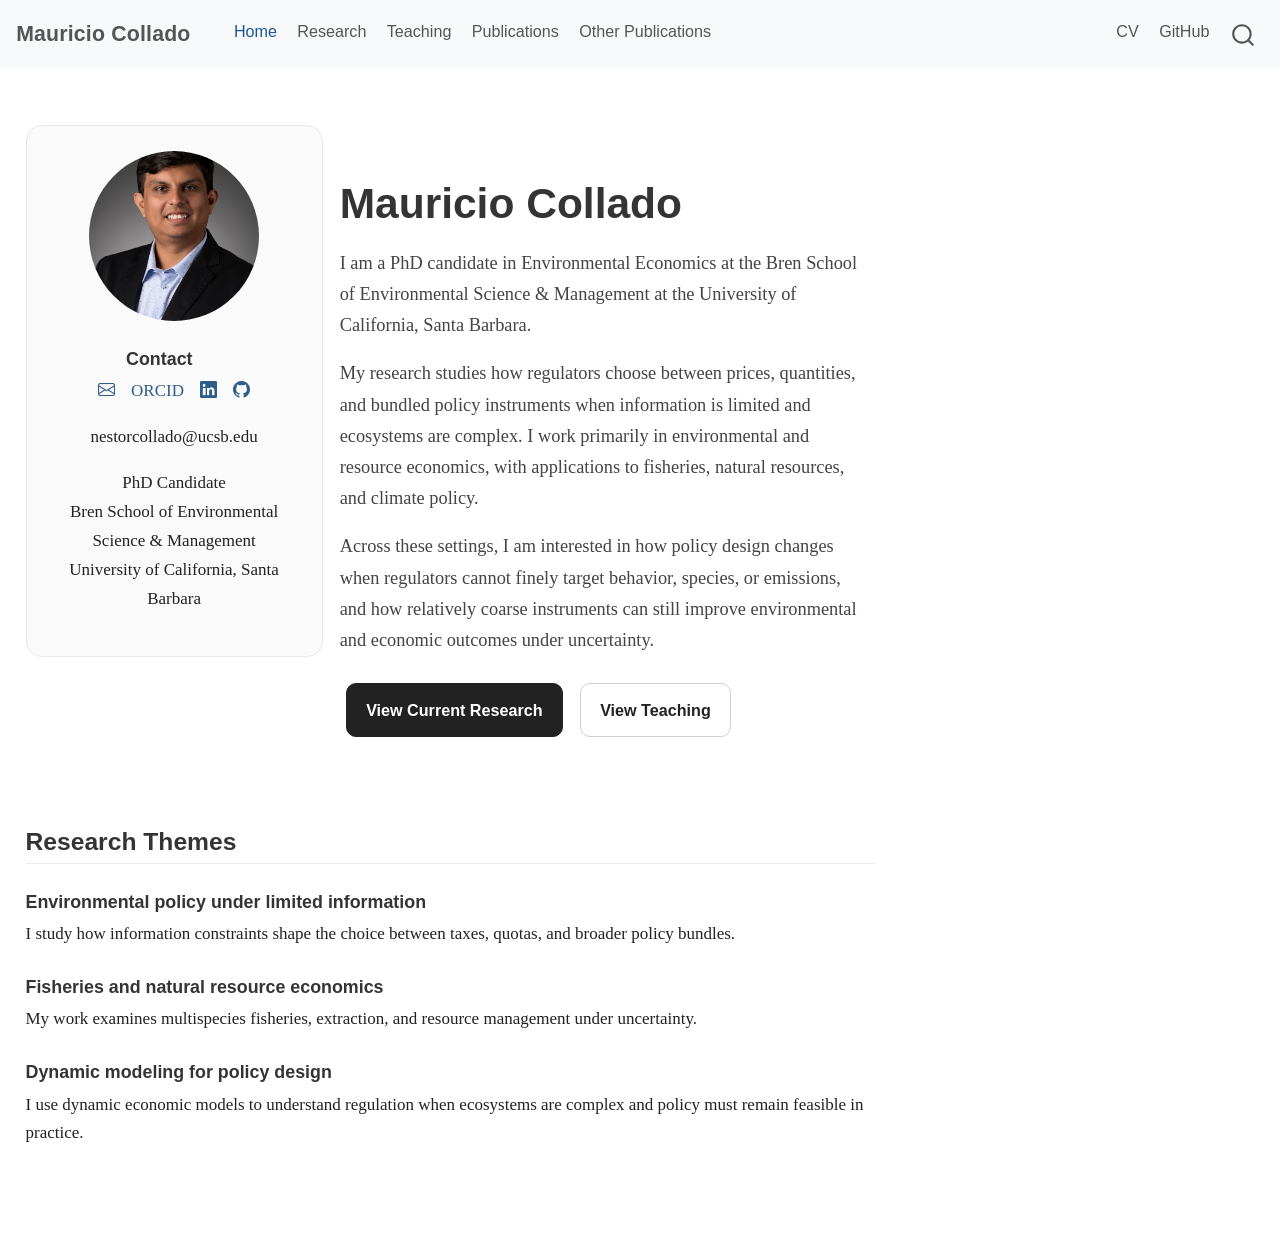
==== docs/index.html @ 57a1180e "1sr commit" ====
<!DOCTYPE html>
<html xmlns="http://www.w3.org/1999/xhtml" lang="en" xml:lang="en"><head>

<meta charset="utf-8">
<meta name="generator" content="quarto-1.3.353">

<meta name="viewport" content="width=device-width, initial-scale=1.0, user-scalable=yes">


<title>Mauricio Collado -</title>
<style>
code{white-space: pre-wrap;}
span.smallcaps{font-variant: small-caps;}
div.columns{display: flex; gap: min(4vw, 1.5em);}
div.column{flex: auto; overflow-x: auto;}
div.hanging-indent{margin-left: 1.5em; text-indent: -1.5em;}
ul.task-list{list-style: none;}
ul.task-list li input[type="checkbox"] {
  width: 0.8em;
  margin: 0 0.8em 0.2em -1em; /* quarto-specific, see https://github.com/quarto-dev/quarto-cli/issues/4556 */ 
  vertical-align: middle;
}
</style>


<script src="site_libs/quarto-nav/quarto-nav.js"></script>
<script src="site_libs/quarto-nav/headroom.min.js"></script>
<script src="site_libs/clipboard/clipboard.min.js"></script>
<script src="site_libs/quarto-search/autocomplete.umd.js"></script>
<script src="site_libs/quarto-search/fuse.min.js"></script>
<script src="site_libs/quarto-search/quarto-search.js"></script>
<meta name="quarto:offset" content="./">
<script src="site_libs/quarto-html/quarto.js"></script>
<script src="site_libs/quarto-html/popper.min.js"></script>
<script src="site_libs/quarto-html/tippy.umd.min.js"></script>
<script src="site_libs/quarto-html/anchor.min.js"></script>
<link href="site_libs/quarto-html/tippy.css" rel="stylesheet">
<link href="site_libs/quarto-html/quarto-syntax-highlighting.css" rel="stylesheet" id="quarto-text-highlighting-styles">
<script src="site_libs/bootstrap/bootstrap.min.js"></script>
<link href="site_libs/bootstrap/bootstrap-icons.css" rel="stylesheet">
<link href="site_libs/bootstrap/bootstrap.min.css" rel="stylesheet" id="quarto-bootstrap" data-mode="light">
<script id="quarto-search-options" type="application/json">{
  "location": "navbar",
  "copy-button": false,
  "collapse-after": 3,
  "panel-placement": "end",
  "type": "overlay",
  "limit": 20,
  "language": {
    "search-no-results-text": "No results",
    "search-matching-documents-text": "matching documents",
    "search-copy-link-title": "Copy link to search",
    "search-hide-matches-text": "Hide additional matches",
    "search-more-match-text": "more match in this document",
    "search-more-matches-text": "more matches in this document",
    "search-clear-button-title": "Clear",
    "search-detached-cancel-button-title": "Cancel",
    "search-submit-button-title": "Submit"
  }
}</script>
<link rel="stylesheet" href="https://cdn.jsdelivr.net/npm/bootstrap-icons@1.11.3/font/bootstrap-icons.min.css">


<link rel="stylesheet" href="styles.css">
</head>

<body class="nav-fixed">

<div id="quarto-search-results"></div>
  <header id="quarto-header" class="headroom fixed-top">
    <nav class="navbar navbar-expand-lg navbar-dark ">
      <div class="navbar-container container-fluid">
      <div class="navbar-brand-container">
    <a class="navbar-brand" href="./index.html">
    <span class="navbar-title">Mauricio Collado</span>
    </a>
  </div>
            <div id="quarto-search" class="" title="Search"></div>
          <button class="navbar-toggler" type="button" data-bs-toggle="collapse" data-bs-target="#navbarCollapse" aria-controls="navbarCollapse" aria-expanded="false" aria-label="Toggle navigation" onclick="if (window.quartoToggleHeadroom) { window.quartoToggleHeadroom(); }">
  <span class="navbar-toggler-icon"></span>
</button>
          <div class="collapse navbar-collapse" id="navbarCollapse">
            <ul class="navbar-nav navbar-nav-scroll me-auto">
  <li class="nav-item">
    <a class="nav-link active" href="./index.html" rel="" target="" aria-current="page">
 <span class="menu-text">Home</span></a>
  </li>  
  <li class="nav-item">
    <a class="nav-link" href="./research.html" rel="" target="">
 <span class="menu-text">Research</span></a>
  </li>  
  <li class="nav-item">
    <a class="nav-link" href="./teaching.html" rel="" target="">
 <span class="menu-text">Teaching</span></a>
  </li>  
  <li class="nav-item">
    <a class="nav-link" href="./publications.html" rel="" target="">
 <span class="menu-text">Publications</span></a>
  </li>  
  <li class="nav-item">
    <a class="nav-link" href="./otherpublications.html" rel="" target="">
 <span class="menu-text">Other Publications</span></a>
  </li>  
</ul>
            <ul class="navbar-nav navbar-nav-scroll ms-auto">
  <li class="nav-item">
    <a class="nav-link" href="./files/CV_Mauricio_Collado.pdf" rel="" target="">
 <span class="menu-text">CV</span></a>
  </li>  
  <li class="nav-item">
    <a class="nav-link" href="https://github.com/MauricioCollado" rel="" target="">
 <span class="menu-text">GitHub</span></a>
  </li>  
</ul>
            <div class="quarto-navbar-tools">
</div>
          </div> <!-- /navcollapse -->
      </div> <!-- /container-fluid -->
    </nav>
</header>
<!-- content -->
<div id="quarto-content" class="quarto-container page-columns page-rows-contents page-layout-full page-navbar">
<!-- sidebar -->
<!-- margin-sidebar -->
    
<!-- main -->
<main class="content column-page" id="quarto-document-content">



<div class="columns v-center">
<div class="column" style="width:35%;">
<div class="profile-card">
<p><img src="images/mauricio.jpg" class="profile-photo img-fluid"></p>
<section id="contact" class="level3">
<h3 class="anchored" data-anchor-id="contact">Contact</h3>
<p><a href="mailto:nestorcollado@ucsb.edu" aria-label="Email" title="Email"><i class="bi bi-envelope"></i></a> <a href="https://orcid.org/0000-0002-2107-029X" target="_blank" aria-label="ORCID" title="ORCID">ORCID</a> <a href="https://www.linkedin.com/in/nestor-c-971956101" target="_blank" aria-label="LinkedIn" title="LinkedIn"><i class="bi bi-linkedin"></i></a> <a href="https://github.com/MauricioCollado" target="_blank" aria-label="GitHub" title="GitHub"><i class="bi bi-github"></i></a></p>
<p>nestorcollado@ucsb.edu</p>
<p>PhD Candidate<br>
Bren School of Environmental Science &amp; Management<br>
University of California, Santa Barbara</p>
</section>
</div>
</div><div class="column" style="width:65%;">
<section id="mauricio-collado" class="level1 hero-left">
<h1>Mauricio Collado</h1>
<p>I am a PhD candidate in Environmental Economics at the Bren School of Environmental Science &amp; Management at the University of California, Santa Barbara.</p>
<p>My research studies how regulators choose between prices, quantities, and bundled policy instruments when information is limited and ecosystems are complex. I work primarily in environmental and resource economics, with applications to fisheries, natural resources, and climate policy.</p>
<p>Across these settings, I am interested in how policy design changes when regulators cannot finely target behavior, species, or emissions, and how relatively coarse instruments can still improve environmental and economic outcomes under uncertainty.</p>
<p><a href="./research.html" class="btn-main">View Current Research</a> <a href="./teaching.html" class="btn-secondary">View Teaching</a></p>
</section>
</div>
</div>
<section id="research-themes" class="level2">
<h2 class="anchored" data-anchor-id="research-themes">Research Themes</h2>
<section id="environmental-policy-under-limited-information" class="level3">
<h3 class="anchored" data-anchor-id="environmental-policy-under-limited-information">Environmental policy under limited information</h3>
<p>I study how information constraints shape the choice between taxes, quotas, and broader policy bundles.</p>
</section>
<section id="fisheries-and-natural-resource-economics" class="level3">
<h3 class="anchored" data-anchor-id="fisheries-and-natural-resource-economics">Fisheries and natural resource economics</h3>
<p>My work examines multispecies fisheries, extraction, and resource management under uncertainty.</p>
</section>
<section id="dynamic-modeling-for-policy-design" class="level3">
<h3 class="anchored" data-anchor-id="dynamic-modeling-for-policy-design">Dynamic modeling for policy design</h3>
<p>I use dynamic economic models to understand regulation when ecosystems are complex and policy must remain feasible in practice.</p>


</section>
</section>

</main> <!-- /main -->
<script id="quarto-html-after-body" type="application/javascript">
window.document.addEventListener("DOMContentLoaded", function (event) {
  const toggleBodyColorMode = (bsSheetEl) => {
    const mode = bsSheetEl.getAttribute("data-mode");
    const bodyEl = window.document.querySelector("body");
    if (mode === "dark") {
      bodyEl.classList.add("quarto-dark");
      bodyEl.classList.remove("quarto-light");
    } else {
      bodyEl.classList.add("quarto-light");
      bodyEl.classList.remove("quarto-dark");
    }
  }
  const toggleBodyColorPrimary = () => {
    const bsSheetEl = window.document.querySelector("link#quarto-bootstrap");
    if (bsSheetEl) {
      toggleBodyColorMode(bsSheetEl);
    }
  }
  toggleBodyColorPrimary();  
  const icon = "";
  const anchorJS = new window.AnchorJS();
  anchorJS.options = {
    placement: 'right',
    icon: icon
  };
  anchorJS.add('.anchored');
  const isCodeAnnotation = (el) => {
    for (const clz of el.classList) {
      if (clz.startsWith('code-annotation-')) {                     
        return true;
      }
    }
    return false;
  }
  const clipboard = new window.ClipboardJS('.code-copy-button', {
    text: function(trigger) {
      const codeEl = trigger.previousElementSibling.cloneNode(true);
      for (const childEl of codeEl.children) {
        if (isCodeAnnotation(childEl)) {
          childEl.remove();
        }
      }
      return codeEl.innerText;
    }
  });
  clipboard.on('success', function(e) {
    // button target
    const button = e.trigger;
    // don't keep focus
    button.blur();
    // flash "checked"
    button.classList.add('code-copy-button-checked');
    var currentTitle = button.getAttribute("title");
    button.setAttribute("title", "Copied!");
    let tooltip;
    if (window.bootstrap) {
      button.setAttribute("data-bs-toggle", "tooltip");
      button.setAttribute("data-bs-placement", "left");
      button.setAttribute("data-bs-title", "Copied!");
      tooltip = new bootstrap.Tooltip(button, 
        { trigger: "manual", 
          customClass: "code-copy-button-tooltip",
          offset: [0, -8]});
      tooltip.show();    
    }
    setTimeout(function() {
      if (tooltip) {
        tooltip.hide();
        button.removeAttribute("data-bs-title");
        button.removeAttribute("data-bs-toggle");
        button.removeAttribute("data-bs-placement");
      }
      button.setAttribute("title", currentTitle);
      button.classList.remove('code-copy-button-checked');
    }, 1000);
    // clear code selection
    e.clearSelection();
  });
  function tippyHover(el, contentFn) {
    const config = {
      allowHTML: true,
      content: contentFn,
      maxWidth: 500,
      delay: 100,
      arrow: false,
      appendTo: function(el) {
          return el.parentElement;
      },
      interactive: true,
      interactiveBorder: 10,
      theme: 'quarto',
      placement: 'bottom-start'
    };
    window.tippy(el, config); 
  }
  const noterefs = window.document.querySelectorAll('a[role="doc-noteref"]');
  for (var i=0; i<noterefs.length; i++) {
    const ref = noterefs[i];
    tippyHover(ref, function() {
      // use id or data attribute instead here
      let href = ref.getAttribute('data-footnote-href') || ref.getAttribute('href');
      try { href = new URL(href).hash; } catch {}
      const id = href.replace(/^#\/?/, "");
      const note = window.document.getElementById(id);
      return note.innerHTML;
    });
  }
      let selectedAnnoteEl;
      const selectorForAnnotation = ( cell, annotation) => {
        let cellAttr = 'data-code-cell="' + cell + '"';
        let lineAttr = 'data-code-annotation="' +  annotation + '"';
        const selector = 'span[' + cellAttr + '][' + lineAttr + ']';
        return selector;
      }
      const selectCodeLines = (annoteEl) => {
        const doc = window.document;
        const targetCell = annoteEl.getAttribute("data-target-cell");
        const targetAnnotation = annoteEl.getAttribute("data-target-annotation");
        const annoteSpan = window.document.querySelector(selectorForAnnotation(targetCell, targetAnnotation));
        const lines = annoteSpan.getAttribute("data-code-lines").split(",");
        const lineIds = lines.map((line) => {
          return targetCell + "-" + line;
        })
        let top = null;
        let height = null;
        let parent = null;
        if (lineIds.length > 0) {
            //compute the position of the single el (top and bottom and make a div)
            const el = window.document.getElementById(lineIds[0]);
            top = el.offsetTop;
            height = el.offsetHeight;
            parent = el.parentElement.parentElement;
          if (lineIds.length > 1) {
            const lastEl = window.document.getElementById(lineIds[lineIds.length - 1]);
            const bottom = lastEl.offsetTop + lastEl.offsetHeight;
            height = bottom - top;
          }
          if (top !== null && height !== null && parent !== null) {
            // cook up a div (if necessary) and position it 
            let div = window.document.getElementById("code-annotation-line-highlight");
            if (div === null) {
              div = window.document.createElement("div");
              div.setAttribute("id", "code-annotation-line-highlight");
              div.style.position = 'absolute';
              parent.appendChild(div);
            }
            div.style.top = top - 2 + "px";
            div.style.height = height + 4 + "px";
            let gutterDiv = window.document.getElementById("code-annotation-line-highlight-gutter");
            if (gutterDiv === null) {
              gutterDiv = window.document.createElement("div");
              gutterDiv.setAttribute("id", "code-annotation-line-highlight-gutter");
              gutterDiv.style.position = 'absolute';
              const codeCell = window.document.getElementById(targetCell);
              const gutter = codeCell.querySelector('.code-annotation-gutter');
              gutter.appendChild(gutterDiv);
            }
            gutterDiv.style.top = top - 2 + "px";
            gutterDiv.style.height = height + 4 + "px";
          }
          selectedAnnoteEl = annoteEl;
        }
      };
      const unselectCodeLines = () => {
        const elementsIds = ["code-annotation-line-highlight", "code-annotation-line-highlight-gutter"];
        elementsIds.forEach((elId) => {
          const div = window.document.getElementById(elId);
          if (div) {
            div.remove();
          }
        });
        selectedAnnoteEl = undefined;
      };
      // Attach click handler to the DT
      const annoteDls = window.document.querySelectorAll('dt[data-target-cell]');
      for (const annoteDlNode of annoteDls) {
        annoteDlNode.addEventListener('click', (event) => {
          const clickedEl = event.target;
          if (clickedEl !== selectedAnnoteEl) {
            unselectCodeLines();
            const activeEl = window.document.querySelector('dt[data-target-cell].code-annotation-active');
            if (activeEl) {
              activeEl.classList.remove('code-annotation-active');
            }
            selectCodeLines(clickedEl);
            clickedEl.classList.add('code-annotation-active');
          } else {
            // Unselect the line
            unselectCodeLines();
            clickedEl.classList.remove('code-annotation-active');
          }
        });
      }
  const findCites = (el) => {
    const parentEl = el.parentElement;
    if (parentEl) {
      const cites = parentEl.dataset.cites;
      if (cites) {
        return {
          el,
          cites: cites.split(' ')
        };
      } else {
        return findCites(el.parentElement)
      }
    } else {
      return undefined;
    }
  };
  var bibliorefs = window.document.querySelectorAll('a[role="doc-biblioref"]');
  for (var i=0; i<bibliorefs.length; i++) {
    const ref = bibliorefs[i];
    const citeInfo = findCites(ref);
    if (citeInfo) {
      tippyHover(citeInfo.el, function() {
        var popup = window.document.createElement('div');
        citeInfo.cites.forEach(function(cite) {
          var citeDiv = window.document.createElement('div');
          citeDiv.classList.add('hanging-indent');
          citeDiv.classList.add('csl-entry');
          var biblioDiv = window.document.getElementById('ref-' + cite);
          if (biblioDiv) {
            citeDiv.innerHTML = biblioDiv.innerHTML;
          }
          popup.appendChild(citeDiv);
        });
        return popup.innerHTML;
      });
    }
  }
});
</script>
</div> <!-- /content -->



</body></html>
---- docs/site_libs/quarto-html/tippy.css ----
.tippy-box[data-animation=fade][data-state=hidden]{opacity:0}[data-tippy-root]{max-width:calc(100vw - 10px)}.tippy-box{position:relative;background-color:#333;color:#fff;border-radius:4px;font-size:14px;line-height:1.4;white-space:normal;outline:0;transition-property:transform,visibility,opacity}.tippy-box[data-placement^=top]>.tippy-arrow{bottom:0}.tippy-box[data-placement^=top]>.tippy-arrow:before{bottom:-7px;left:0;border-width:8px 8px 0;border-top-color:initial;transform-origin:center top}.tippy-box[data-placement^=bottom]>.tippy-arrow{top:0}.tippy-box[data-placement^=bottom]>.tippy-arrow:before{top:-7px;left:0;border-width:0 8px 8px;border-bottom-color:initial;transform-origin:center bottom}.tippy-box[data-placement^=left]>.tippy-arrow{right:0}.tippy-box[data-placement^=left]>.tippy-arrow:before{border-width:8px 0 8px 8px;border-left-color:initial;right:-7px;transform-origin:center left}.tippy-box[data-placement^=right]>.tippy-arrow{left:0}.tippy-box[data-placement^=right]>.tippy-arrow:before{left:-7px;border-width:8px 8px 8px 0;border-right-color:initial;transform-origin:center right}.tippy-box[data-inertia][data-state=visible]{transition-timing-function:cubic-bezier(.54,1.5,.38,1.11)}.tippy-arrow{width:16px;height:16px;color:#333}.tippy-arrow:before{content:"";position:absolute;border-color:transparent;border-style:solid}.tippy-content{position:relative;padding:5px 9px;z-index:1}
---- docs/site_libs/quarto-html/quarto-syntax-highlighting.css ----
/* quarto syntax highlight colors */
:root {
  --quarto-hl-ot-color: #003B4F;
  --quarto-hl-at-color: #657422;
  --quarto-hl-ss-color: #20794D;
  --quarto-hl-an-color: #5E5E5E;
  --quarto-hl-fu-color: #4758AB;
  --quarto-hl-st-color: #20794D;
  --quarto-hl-cf-color: #003B4F;
  --quarto-hl-op-color: #5E5E5E;
  --quarto-hl-er-color: #AD0000;
  --quarto-hl-bn-color: #AD0000;
  --quarto-hl-al-color: #AD0000;
  --quarto-hl-va-color: #111111;
  --quarto-hl-bu-color: inherit;
  --quarto-hl-ex-color: inherit;
  --quarto-hl-pp-color: #AD0000;
  --quarto-hl-in-color: #5E5E5E;
  --quarto-hl-vs-color: #20794D;
  --quarto-hl-wa-color: #5E5E5E;
  --quarto-hl-do-color: #5E5E5E;
  --quarto-hl-im-color: #00769E;
  --quarto-hl-ch-color: #20794D;
  --quarto-hl-dt-color: #AD0000;
  --quarto-hl-fl-color: #AD0000;
  --quarto-hl-co-color: #5E5E5E;
  --quarto-hl-cv-color: #5E5E5E;
  --quarto-hl-cn-color: #8f5902;
  --quarto-hl-sc-color: #5E5E5E;
  --quarto-hl-dv-color: #AD0000;
  --quarto-hl-kw-color: #003B4F;
}

/* other quarto variables */
:root {
  --quarto-font-monospace: SFMono-Regular, Menlo, Monaco, Consolas, "Liberation Mono", "Courier New", monospace;
}

pre > code.sourceCode > span {
  color: #003B4F;
}

code span {
  color: #003B4F;
}

code.sourceCode > span {
  color: #003B4F;
}

div.sourceCode,
div.sourceCode pre.sourceCode {
  color: #003B4F;
}

code span.ot {
  color: #003B4F;
  font-style: inherit;
}

code span.at {
  color: #657422;
  font-style: inherit;
}

code span.ss {
  color: #20794D;
  font-style: inherit;
}

code span.an {
  color: #5E5E5E;
  font-style: inherit;
}

code span.fu {
  color: #4758AB;
  font-style: inherit;
}

code span.st {
  color: #20794D;
  font-style: inherit;
}

code span.cf {
  color: #003B4F;
  font-style: inherit;
}

code span.op {
  color: #5E5E5E;
  font-style: inherit;
}

code span.er {
  color: #AD0000;
  font-style: inherit;
}

code span.bn {
  color: #AD0000;
  font-style: inherit;
}

code span.al {
  color: #AD0000;
  font-style: inherit;
}

code span.va {
  color: #111111;
  font-style: inherit;
}

code span.bu {
  font-style: inherit;
}

code span.ex {
  font-style: inherit;
}

code span.pp {
  color: #AD0000;
  font-style: inherit;
}

code span.in {
  color: #5E5E5E;
  font-style: inherit;
}

code span.vs {
  color: #20794D;
  font-style: inherit;
}

code span.wa {
  color: #5E5E5E;
  font-style: italic;
}

code span.do {
  color: #5E5E5E;
  font-style: italic;
}

code span.im {
  color: #00769E;
  font-style: inherit;
}

code span.ch {
  color: #20794D;
  font-style: inherit;
}

code span.dt {
  color: #AD0000;
  font-style: inherit;
}

code span.fl {
  color: #AD0000;
  font-style: inherit;
}

code span.co {
  color: #5E5E5E;
  font-style: inherit;
}

code span.cv {
  color: #5E5E5E;
  font-style: italic;
}

code span.cn {
  color: #8f5902;
  font-style: inherit;
}

code span.sc {
  color: #5E5E5E;
  font-style: inherit;
}

code span.dv {
  color: #AD0000;
  font-style: inherit;
}

code span.kw {
  color: #003B4F;
  font-style: inherit;
}

.prevent-inlining {
  content: "</";
}

/*# sourceMappingURL=debc5d5d77c3f9108843748ff7464032.css.map */
---- docs/styles.css ----
body {
  font-family: "Georgia", "Times New Roman", serif;
  color: #222;
  line-height: 1.7;
  font-size: 17px;
  background-color: #fff;
}

p {
  margin-bottom: 1rem;
}

a {
  color: #2f5d8a;
  text-decoration: none;
}

a:hover {
  color: #1d3f61;
  text-decoration: underline;
}

/* ---------- Headings ---------- */

h1, h2, h3, h4 {
  font-family: "Helvetica Neue", Arial, sans-serif;
  color: #1f1f1f;
  font-weight: 600;
  line-height: 1.3;
}

h1 {
  font-size: 2.2rem;
  margin-bottom: 1rem;
}

h2 {
  font-size: 1.45rem;
  margin-top: 2.2rem;
  margin-bottom: 1rem;
  border-bottom: 1px solid #e9e9e9;
  padding-bottom: 0.3rem;
}

h3 {
  font-size: 1.05rem;
  margin-top: 1.6rem;
  margin-bottom: 0.35rem;
}

h4 {
  font-size: 1rem;
  margin-top: 1.2rem;
  margin-bottom: 0.4rem;
}

/* ---------- Main content width ---------- */

.quarto-title-block,
.quarto-container,
.content,
main.content,
#quarto-content {
  max-width: 900px;
}

/* ---------- Navbar ---------- */

.navbar {
  font-family: "Helvetica Neue", Arial, sans-serif;
  font-size: 0.95rem;
}

.navbar-brand {
  font-weight: 600;
  letter-spacing: 0.2px;
}

/* ---------- Hero section ---------- */

.hero {
  padding: 4.5rem 1.5rem 3.5rem 1.5rem;
  text-align: center;
  background: #f8f7f3;
  border: 1px solid #ece9e1;
  border-radius: 18px;
  margin: 1.5rem 0 2.5rem 0;
}

.hero h1 {
  font-size: 2.7rem;
  margin-bottom: 0.8rem;
}

.hero p {
  font-size: 1.1rem;
  color: #444;
  max-width: 720px;
  margin: 0.6rem auto;
}

/* ---------- Buttons ---------- */

.btn-main,
.btn-secondary {
  display: inline-block;
  margin: 0.6rem 0.35rem 0 0.35rem;
  padding: 0.72rem 1.15rem;
  border-radius: 10px;
  font-family: "Helvetica Neue", Arial, sans-serif;
  font-size: 0.95rem;
  font-weight: 600;
  text-decoration: none;
  transition: all 0.2s ease;
}

.btn-main {
  background: #222;
  color: #fff;
  border: 1px solid #222;
}

.btn-main:hover {
  background: #111;
  color: #fff;
  text-decoration: none;
}

.btn-secondary {
  background: #fff;
  color: #222;
  border: 1px solid #cfcfcf;
}

.btn-secondary:hover {
  background: #f3f3f3;
  color: #222;
  text-decoration: none;
}

/* ---------- Publications page ---------- */

.pub-page h2 {
  font-size: 1.35rem;
}

.pub-page h3 {
  font-size: 1rem;
  font-weight: 600;
  margin-bottom: 0.2rem;
}

.pub-page p {
  margin-bottom: 0.7rem;
}

/* Publication link icons */
.pub-links {
  margin: 0.25rem 0 0.8rem 0;
}

.pub-links a {
  display: inline-block;
  margin-right: 0.55rem;
  font-size: 1rem;
  color: #666;
  text-decoration: none;
  transition: color 0.2s ease, transform 0.2s ease;
}

.pub-links a:hover {
  color: #111;
  transform: translateY(-1px);
  text-decoration: none;
}

/* Abstract dropdown */
details {
  margin-top: 0.35rem;
  margin-bottom: 1.4rem;
  padding: 0.2rem 0 0.2rem 0;
}

details summary {
  cursor: pointer;
  font-family: "Helvetica Neue", Arial, sans-serif;
  color: #666;
  font-size: 0.92rem;
  font-weight: 500;
  margin-bottom: 0.55rem;
}

details[open] summary {
  color: #333;
}

details p,
details {
  color: #333;
}

/* Better spacing between publication entries */
.pub-page h3 + p,
.pub-page h3 + div,
.pub-page h3 + .pub-links {
  margin-top: 0.2rem;
}

/* ---------- Lists ---------- */

ul, ol {
  padding-left: 1.4rem;
}

li {
  margin-bottom: 0.35rem;
}

/* ---------- Images / PDFs / embeds ---------- */

img {
  max-width: 100%;
  height: auto;
  border-radius: 8px;
}

/* ---------- Footer spacing ---------- */

footer,
.page-footer {
  margin-top: 3rem;
  font-size: 0.9rem;
  color: #666;
}

/* ---------- Mobile adjustments ---------- */

@media (max-width: 768px) {
  body {
    font-size: 16px;
  }

  h1 {
    font-size: 1.9rem;
  }

  h2 {
    font-size: 1.3rem;
  }

  h3 {
    font-size: 1rem;
  }

  .hero {
    padding: 3rem 1rem 2.5rem 1rem;
  }

  .hero h1 {
    font-size: 2.1rem;
  }

  .hero p {
    font-size: 1rem;
  }
}

.profile-card {
  text-align: center;
  margin: 1.5rem auto 2rem auto;
  max-width: 320px;
  padding: 1.5rem;
  border: 1px solid #e8e8e8;
  border-radius: 16px;
  background: #fafafa;
}

.profile-photo {
  width: 170px;
  height: 170px;
  object-fit: cover;
  border-radius: 50%;
  display: block;
  margin: 0 auto 1rem auto;
}

.profile-card a {
  margin: 0 0.35rem;
  font-size: 1rem;
  text-decoration: none;
}

.hero-left {
  padding: 2.5rem 1rem 2rem 1rem;
}

.hero-left h1 {
  font-size: 2.5rem;
  margin-bottom: 1rem;
}

.hero-left p {
  font-size: 1.08rem;
  color: #444;
}

.v-center {
  align-items: center;
}

@media (max-width: 768px) {
  .hero-left {
    padding: 1rem 0;
    text-align: center;
  }

  .profile-card {
    margin-bottom: 1.5rem;
  }
}
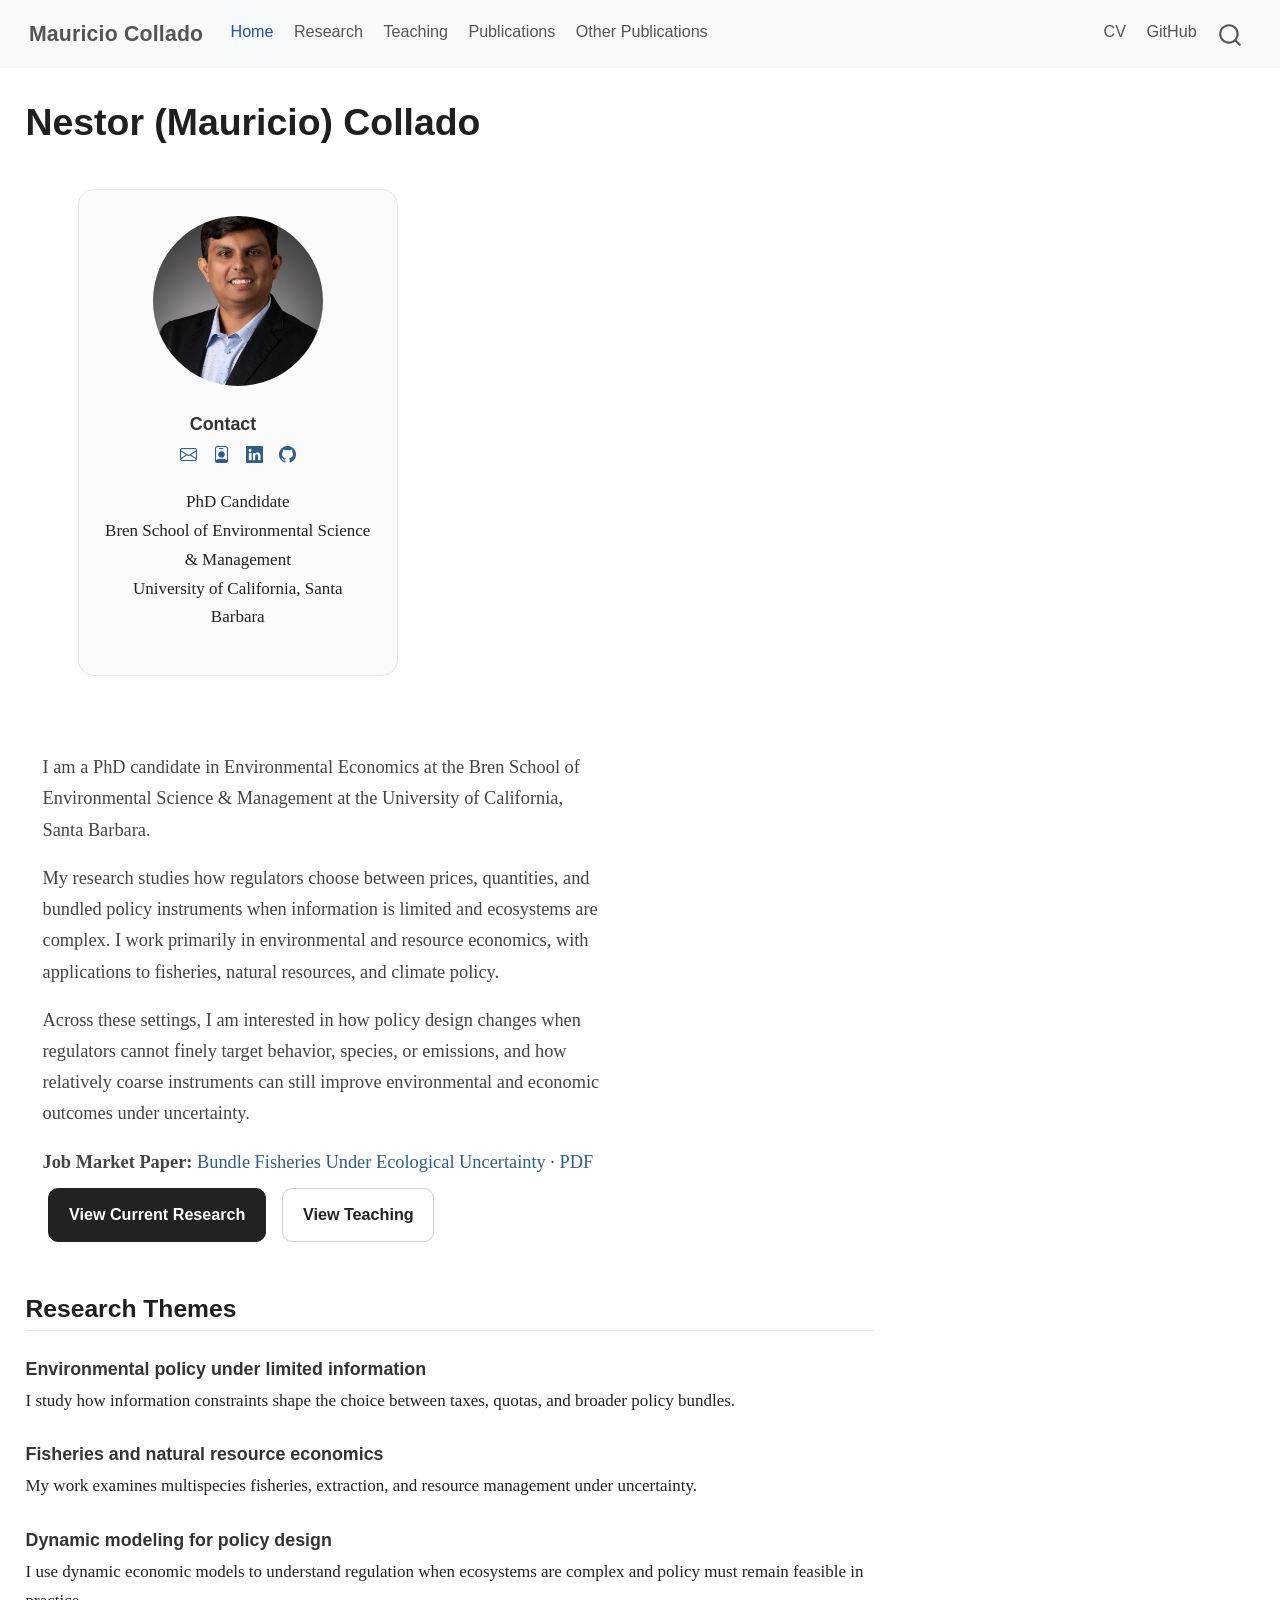
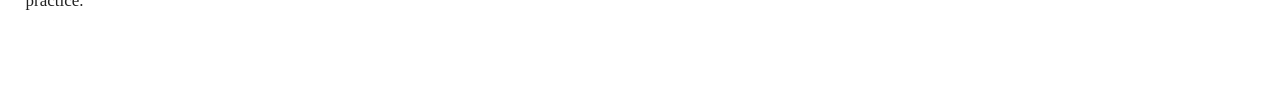
==== commit ce9095a7: "second" ====
--- a/docs/index.html
+++ b/docs/index.html
@@ -2,13 +2,16 @@
 <html xmlns="http://www.w3.org/1999/xhtml" lang="en" xml:lang="en"><head>
 
 <meta charset="utf-8">
-<meta name="generator" content="quarto-1.3.353">
+<meta name="generator" content="quarto-1.9.38">
 
 <meta name="viewport" content="width=device-width, initial-scale=1.0, user-scalable=yes">
 
 
-<title>Mauricio Collado -</title>
+<title>Mauricio Collado</title>
 <style>
+/* Default styles provided by pandoc.
+** See https://pandoc.org/MANUAL.html#variables-for-html for config info.
+*/
 code{white-space: pre-wrap;}
 span.smallcaps{font-variant: small-caps;}
 div.columns{display: flex; gap: min(4vw, 1.5em);}
@@ -30,22 +33,29 @@
 <script src="site_libs/quarto-search/fuse.min.js"></script>
 <script src="site_libs/quarto-search/quarto-search.js"></script>
 <meta name="quarto:offset" content="./">
-<script src="site_libs/quarto-html/quarto.js"></script>
+<script src="site_libs/quarto-html/quarto.js" type="module"></script>
+<script src="site_libs/quarto-html/tabsets/tabsets.js" type="module"></script>
 <script src="site_libs/quarto-html/popper.min.js"></script>
 <script src="site_libs/quarto-html/tippy.umd.min.js"></script>
 <script src="site_libs/quarto-html/anchor.min.js"></script>
 <link href="site_libs/quarto-html/tippy.css" rel="stylesheet">
-<link href="site_libs/quarto-html/quarto-syntax-highlighting.css" rel="stylesheet" id="quarto-text-highlighting-styles">
+<link href="site_libs/quarto-html/quarto-syntax-highlighting-15634bcf2e68342d4ad2dfa704d543f6.css" rel="stylesheet" id="quarto-text-highlighting-styles">
 <script src="site_libs/bootstrap/bootstrap.min.js"></script>
 <link href="site_libs/bootstrap/bootstrap-icons.css" rel="stylesheet">
-<link href="site_libs/bootstrap/bootstrap.min.css" rel="stylesheet" id="quarto-bootstrap" data-mode="light">
+<link href="site_libs/bootstrap/bootstrap-a0f9fd0d421825b736dc1bbcbcba2219.min.css" rel="stylesheet" append-hash="true" id="quarto-bootstrap" data-mode="light">
 <script id="quarto-search-options" type="application/json">{
   "location": "navbar",
   "copy-button": false,
   "collapse-after": 3,
   "panel-placement": "end",
   "type": "overlay",
-  "limit": 20,
+  "limit": 50,
+  "keyboard-shortcut": [
+    "f",
+    "/",
+    "s"
+  ],
+  "show-item-context": false,
   "language": {
     "search-no-results-text": "No results",
     "search-matching-documents-text": "matching documents",
@@ -54,8 +64,10 @@
     "search-more-match-text": "more match in this document",
     "search-more-matches-text": "more matches in this document",
     "search-clear-button-title": "Clear",
+    "search-text-placeholder": "",
     "search-detached-cancel-button-title": "Cancel",
-    "search-submit-button-title": "Submit"
+    "search-submit-button-title": "Submit",
+    "search-label": "Search"
   }
 }</script>
 <link rel="stylesheet" href="https://cdn.jsdelivr.net/npm/bootstrap-icons@1.11.3/font/bootstrap-icons.min.css">
@@ -64,57 +76,57 @@
 <link rel="stylesheet" href="styles.css">
 </head>
 
-<body class="nav-fixed">
+<body class="nav-fixed quarto-light">
 
 <div id="quarto-search-results"></div>
   <header id="quarto-header" class="headroom fixed-top">
-    <nav class="navbar navbar-expand-lg navbar-dark ">
+    <nav class="navbar navbar-expand-lg " data-bs-theme="dark">
       <div class="navbar-container container-fluid">
-      <div class="navbar-brand-container">
+      <div class="navbar-brand-container mx-auto">
     <a class="navbar-brand" href="./index.html">
     <span class="navbar-title">Mauricio Collado</span>
     </a>
   </div>
             <div id="quarto-search" class="" title="Search"></div>
-          <button class="navbar-toggler" type="button" data-bs-toggle="collapse" data-bs-target="#navbarCollapse" aria-controls="navbarCollapse" aria-expanded="false" aria-label="Toggle navigation" onclick="if (window.quartoToggleHeadroom) { window.quartoToggleHeadroom(); }">
+          <button class="navbar-toggler" type="button" data-bs-toggle="collapse" data-bs-target="#navbarCollapse" aria-controls="navbarCollapse" role="menu" aria-expanded="false" aria-label="Toggle navigation" onclick="if (window.quartoToggleHeadroom) { window.quartoToggleHeadroom(); }">
   <span class="navbar-toggler-icon"></span>
 </button>
           <div class="collapse navbar-collapse" id="navbarCollapse">
             <ul class="navbar-nav navbar-nav-scroll me-auto">
   <li class="nav-item">
-    <a class="nav-link active" href="./index.html" rel="" target="" aria-current="page">
- <span class="menu-text">Home</span></a>
-  </li>  
-  <li class="nav-item">
-    <a class="nav-link" href="./research.html" rel="" target="">
- <span class="menu-text">Research</span></a>
-  </li>  
-  <li class="nav-item">
-    <a class="nav-link" href="./teaching.html" rel="" target="">
- <span class="menu-text">Teaching</span></a>
-  </li>  
-  <li class="nav-item">
-    <a class="nav-link" href="./publications.html" rel="" target="">
- <span class="menu-text">Publications</span></a>
-  </li>  
-  <li class="nav-item">
-    <a class="nav-link" href="./otherpublications.html" rel="" target="">
- <span class="menu-text">Other Publications</span></a>
+    <a class="nav-link active" href="./index.html" aria-current="page"> 
+<span class="menu-text">Home</span></a>
+  </li>  
+  <li class="nav-item">
+    <a class="nav-link" href="./research.html"> 
+<span class="menu-text">Research</span></a>
+  </li>  
+  <li class="nav-item">
+    <a class="nav-link" href="./teaching.html"> 
+<span class="menu-text">Teaching</span></a>
+  </li>  
+  <li class="nav-item">
+    <a class="nav-link" href="./publications.html"> 
+<span class="menu-text">Publications</span></a>
+  </li>  
+  <li class="nav-item">
+    <a class="nav-link" href="./otherpublications.html"> 
+<span class="menu-text">Other Publications</span></a>
   </li>  
 </ul>
             <ul class="navbar-nav navbar-nav-scroll ms-auto">
   <li class="nav-item">
-    <a class="nav-link" href="./files/CV_Mauricio_Collado.pdf" rel="" target="">
- <span class="menu-text">CV</span></a>
-  </li>  
-  <li class="nav-item">
-    <a class="nav-link" href="https://github.com/MauricioCollado" rel="" target="">
- <span class="menu-text">GitHub</span></a>
+    <a class="nav-link" href="./cv.html"> 
+<span class="menu-text">CV</span></a>
+  </li>  
+  <li class="nav-item">
+    <a class="nav-link" href="https://github.com/MauricioCollado"> 
+<span class="menu-text">GitHub</span></a>
   </li>  
 </ul>
+          </div> <!-- /navcollapse -->
             <div class="quarto-navbar-tools">
 </div>
-          </div> <!-- /navcollapse -->
       </div> <!-- /container-fluid -->
     </nav>
 </header>
@@ -124,30 +136,30 @@
 <!-- margin-sidebar -->
     
 <!-- main -->
-<main class="content column-page" id="quarto-document-content">
+<main class="content column-page" id="quarto-document-content"><header id="title-block-header" class="quarto-title-block"><h1 class="title display-7">Nestor (Mauricio) Collado</h1></header>
+
 
 
 
 <div class="columns v-center">
-<div class="column" style="width:35%;">
+<div class="column" style="width:50%;">
 <div class="profile-card">
 <p><img src="images/mauricio.jpg" class="profile-photo img-fluid"></p>
 <section id="contact" class="level3">
 <h3 class="anchored" data-anchor-id="contact">Contact</h3>
-<p><a href="mailto:nestorcollado@ucsb.edu" aria-label="Email" title="Email"><i class="bi bi-envelope"></i></a> <a href="https://orcid.org/0000-0002-2107-029X" target="_blank" aria-label="ORCID" title="ORCID">ORCID</a> <a href="https://www.linkedin.com/in/nestor-c-971956101" target="_blank" aria-label="LinkedIn" title="LinkedIn"><i class="bi bi-linkedin"></i></a> <a href="https://github.com/MauricioCollado" target="_blank" aria-label="GitHub" title="GitHub"><i class="bi bi-github"></i></a></p>
-<p>nestorcollado@ucsb.edu</p>
+<p><a href="mailto:nestorcollado@ucsb.edu" aria-label="Email" title="Email"><i class="bi bi-envelope"></i></a> <a href="https://orcid.org/0000-0002-2107-029X" target="_blank" aria-label="ORCID" title="ORCID"><i class="bi bi-person-badge"></i></a> <a href="https://www.linkedin.com/in/nestor-c-971956101" target="_blank" aria-label="LinkedIn" title="LinkedIn"><i class="bi bi-linkedin"></i></a> <a href="https://github.com/MauricioCollado" target="_blank" aria-label="GitHub" title="GitHub"><i class="bi bi-github"></i></a></p>
 <p>PhD Candidate<br>
 Bren School of Environmental Science &amp; Management<br>
 University of California, Santa Barbara</p>
 </section>
 </div>
-</div><div class="column" style="width:65%;">
-<section id="mauricio-collado" class="level1 hero-left">
-<h1>Mauricio Collado</h1>
+</div><div class="column" style="width:70%;">
+<section id="nestor-mauricio-collado" class="level1 hero-left">
+
 <p>I am a PhD candidate in Environmental Economics at the Bren School of Environmental Science &amp; Management at the University of California, Santa Barbara.</p>
 <p>My research studies how regulators choose between prices, quantities, and bundled policy instruments when information is limited and ecosystems are complex. I work primarily in environmental and resource economics, with applications to fisheries, natural resources, and climate policy.</p>
 <p>Across these settings, I am interested in how policy design changes when regulators cannot finely target behavior, species, or emissions, and how relatively coarse instruments can still improve environmental and economic outcomes under uncertainty.</p>
-<p><a href="./research.html" class="btn-main">View Current Research</a> <a href="./teaching.html" class="btn-secondary">View Teaching</a></p>
+<p><strong>Job Market Paper:</strong> <a href="./research.html">Bundle Fisheries Under Ecological Uncertainty</a> · <a href="files/Collado_JMP_Bundle_Fisheries.pdf">PDF</a> <a href="./research.html" class="btn-main">View Current Research</a> <a href="./teaching.html" class="btn-secondary">View Teaching</a></p>
 </section>
 </div>
 </div>
@@ -171,43 +183,58 @@
 
 </main> <!-- /main -->
 <script id="quarto-html-after-body" type="application/javascript">
-window.document.addEventListener("DOMContentLoaded", function (event) {
-  const toggleBodyColorMode = (bsSheetEl) => {
-    const mode = bsSheetEl.getAttribute("data-mode");
-    const bodyEl = window.document.querySelector("body");
-    if (mode === "dark") {
-      bodyEl.classList.add("quarto-dark");
-      bodyEl.classList.remove("quarto-light");
-    } else {
-      bodyEl.classList.add("quarto-light");
-      bodyEl.classList.remove("quarto-dark");
-    }
-  }
-  const toggleBodyColorPrimary = () => {
-    const bsSheetEl = window.document.querySelector("link#quarto-bootstrap");
-    if (bsSheetEl) {
-      toggleBodyColorMode(bsSheetEl);
-    }
-  }
-  toggleBodyColorPrimary();  
-  const icon = "";
-  const anchorJS = new window.AnchorJS();
-  anchorJS.options = {
-    placement: 'right',
-    icon: icon
-  };
-  anchorJS.add('.anchored');
-  const isCodeAnnotation = (el) => {
-    for (const clz of el.classList) {
-      if (clz.startsWith('code-annotation-')) {                     
-        return true;
-      }
-    }
-    return false;
-  }
-  const clipboard = new window.ClipboardJS('.code-copy-button', {
-    text: function(trigger) {
-      const codeEl = trigger.previousElementSibling.cloneNode(true);
+  window.document.addEventListener("DOMContentLoaded", function (event) {
+    const icon = "";
+    const anchorJS = new window.AnchorJS();
+    anchorJS.options = {
+      placement: 'right',
+      icon: icon
+    };
+    anchorJS.add('.anchored');
+    const isCodeAnnotation = (el) => {
+      for (const clz of el.classList) {
+        if (clz.startsWith('code-annotation-')) {                     
+          return true;
+        }
+      }
+      return false;
+    }
+    const onCopySuccess = function(e) {
+      // button target
+      const button = e.trigger;
+      // don't keep focus
+      button.blur();
+      // flash "checked"
+      button.classList.add('code-copy-button-checked');
+      var currentTitle = button.getAttribute("title");
+      button.setAttribute("title", "Copied!");
+      let tooltip;
+      if (window.bootstrap) {
+        button.setAttribute("data-bs-toggle", "tooltip");
+        button.setAttribute("data-bs-placement", "left");
+        button.setAttribute("data-bs-title", "Copied!");
+        tooltip = new bootstrap.Tooltip(button, 
+          { trigger: "manual", 
+            customClass: "code-copy-button-tooltip",
+            offset: [0, -8]});
+        tooltip.show();    
+      }
+      setTimeout(function() {
+        if (tooltip) {
+          tooltip.hide();
+          button.removeAttribute("data-bs-title");
+          button.removeAttribute("data-bs-toggle");
+          button.removeAttribute("data-bs-placement");
+        }
+        button.setAttribute("title", currentTitle);
+        button.classList.remove('code-copy-button-checked');
+      }, 1000);
+      // clear code selection
+      e.clearSelection();
+    }
+    const getTextToCopy = function(trigger) {
+      const outerScaffold = trigger.parentElement.cloneNode(true);
+      const codeEl = outerScaffold.querySelector('code');
       for (const childEl of codeEl.children) {
         if (isCodeAnnotation(childEl)) {
           childEl.remove();
@@ -215,196 +242,349 @@
       }
       return codeEl.innerText;
     }
+    const clipboard = new window.ClipboardJS('.code-copy-button:not([data-in-quarto-modal])', {
+      text: getTextToCopy
+    });
+    clipboard.on('success', onCopySuccess);
+    if (window.document.getElementById('quarto-embedded-source-code-modal')) {
+      const clipboardModal = new window.ClipboardJS('.code-copy-button[data-in-quarto-modal]', {
+        text: getTextToCopy,
+        container: window.document.getElementById('quarto-embedded-source-code-modal')
+      });
+      clipboardModal.on('success', onCopySuccess);
+    }
+      var localhostRegex = new RegExp(/^(?:http|https):\/\/localhost\:?[0-9]*\//);
+      var mailtoRegex = new RegExp(/^mailto:/);
+        var filterRegex = new RegExp('/' + window.location.host + '/');
+      var isInternal = (href) => {
+          return filterRegex.test(href) || localhostRegex.test(href) || mailtoRegex.test(href);
+      }
+      // Inspect non-navigation links and adorn them if external
+     var links = window.document.querySelectorAll('a[href]:not(.nav-link):not(.navbar-brand):not(.toc-action):not(.sidebar-link):not(.sidebar-item-toggle):not(.pagination-link):not(.no-external):not([aria-hidden]):not(.dropdown-item):not(.quarto-navigation-tool):not(.about-link)');
+      for (var i=0; i<links.length; i++) {
+        const link = links[i];
+        if (!isInternal(link.href)) {
+          // undo the damage that might have been done by quarto-nav.js in the case of
+          // links that we want to consider external
+          if (link.dataset.originalHref !== undefined) {
+            link.href = link.dataset.originalHref;
+          }
+        }
+      }
+    function tippyHover(el, contentFn, onTriggerFn, onUntriggerFn) {
+      const config = {
+        allowHTML: true,
+        maxWidth: 500,
+        delay: 100,
+        arrow: false,
+        appendTo: function(el) {
+            return el.parentElement;
+        },
+        interactive: true,
+        interactiveBorder: 10,
+        theme: 'quarto',
+        placement: 'bottom-start',
+      };
+      if (contentFn) {
+        config.content = contentFn;
+      }
+      if (onTriggerFn) {
+        config.onTrigger = onTriggerFn;
+      }
+      if (onUntriggerFn) {
+        config.onUntrigger = onUntriggerFn;
+      }
+      window.tippy(el, config); 
+    }
+    const noterefs = window.document.querySelectorAll('a[role="doc-noteref"]');
+    for (var i=0; i<noterefs.length; i++) {
+      const ref = noterefs[i];
+      tippyHover(ref, function() {
+        // use id or data attribute instead here
+        let href = ref.getAttribute('data-footnote-href') || ref.getAttribute('href');
+        try { href = new URL(href).hash; } catch {}
+        const id = href.replace(/^#\/?/, "");
+        const note = window.document.getElementById(id);
+        if (note) {
+          return note.innerHTML;
+        } else {
+          return "";
+        }
+      });
+    }
+    const xrefs = window.document.querySelectorAll('a.quarto-xref');
+    const processXRef = (id, note) => {
+      // Strip column container classes
+      const stripColumnClz = (el) => {
+        el.classList.remove("page-full", "page-columns");
+        if (el.children) {
+          for (const child of el.children) {
+            stripColumnClz(child);
+          }
+        }
+      }
+      stripColumnClz(note)
+      if (id === null || id.startsWith('sec-')) {
+        // Special case sections, only their first couple elements
+        const container = document.createElement("div");
+        if (note.children && note.children.length > 2) {
+          container.appendChild(note.children[0].cloneNode(true));
+          for (let i = 1; i < note.children.length; i++) {
+            const child = note.children[i];
+            if (child.tagName === "P" && child.innerText === "") {
+              continue;
+            } else {
+              container.appendChild(child.cloneNode(true));
+              break;
+            }
+          }
+          if (window.Quarto?.typesetMath) {
+            window.Quarto.typesetMath(container);
+          }
+          return container.innerHTML
+        } else {
+          if (window.Quarto?.typesetMath) {
+            window.Quarto.typesetMath(note);
+          }
+          return note.innerHTML;
+        }
+      } else {
+        // Remove any anchor links if they are present
+        const anchorLink = note.querySelector('a.anchorjs-link');
+        if (anchorLink) {
+          anchorLink.remove();
+        }
+        if (window.Quarto?.typesetMath) {
+          window.Quarto.typesetMath(note);
+        }
+        if (note.classList.contains("callout")) {
+          return note.outerHTML;
+        } else {
+          return note.innerHTML;
+        }
+      }
+    }
+    for (var i=0; i<xrefs.length; i++) {
+      const xref = xrefs[i];
+      tippyHover(xref, undefined, function(instance) {
+        instance.disable();
+        let url = xref.getAttribute('href');
+        let hash = undefined; 
+        if (url.startsWith('#')) {
+          hash = url;
+        } else {
+          try { hash = new URL(url).hash; } catch {}
+        }
+        if (hash) {
+          const id = hash.replace(/^#\/?/, "");
+          const note = window.document.getElementById(id);
+          if (note !== null) {
+            try {
+              const html = processXRef(id, note.cloneNode(true));
+              instance.setContent(html);
+            } finally {
+              instance.enable();
+              instance.show();
+            }
+          } else {
+            // See if we can fetch this
+            fetch(url.split('#')[0])
+            .then(res => res.text())
+            .then(html => {
+              const parser = new DOMParser();
+              const htmlDoc = parser.parseFromString(html, "text/html");
+              const note = htmlDoc.getElementById(id);
+              if (note !== null) {
+                const html = processXRef(id, note);
+                instance.setContent(html);
+              } 
+            }).finally(() => {
+              instance.enable();
+              instance.show();
+            });
+          }
+        } else {
+          // See if we can fetch a full url (with no hash to target)
+          // This is a special case and we should probably do some content thinning / targeting
+          fetch(url)
+          .then(res => res.text())
+          .then(html => {
+            const parser = new DOMParser();
+            const htmlDoc = parser.parseFromString(html, "text/html");
+            const note = htmlDoc.querySelector('main.content');
+            if (note !== null) {
+              // This should only happen for chapter cross references
+              // (since there is no id in the URL)
+              // remove the first header
+              if (note.children.length > 0 && note.children[0].tagName === "HEADER") {
+                note.children[0].remove();
+              }
+              const html = processXRef(null, note);
+              instance.setContent(html);
+            } 
+          }).finally(() => {
+            instance.enable();
+            instance.show();
+          });
+        }
+      }, function(instance) {
+      });
+    }
+        let selectedAnnoteEl;
+        const selectorForAnnotation = ( cell, annotation) => {
+          let cellAttr = 'data-code-cell="' + cell + '"';
+          let lineAttr = 'data-code-annotation="' +  annotation + '"';
+          const selector = 'span[' + cellAttr + '][' + lineAttr + ']';
+          return selector;
+        }
+        const selectCodeLines = (annoteEl) => {
+          const doc = window.document;
+          const targetCell = annoteEl.getAttribute("data-target-cell");
+          const targetAnnotation = annoteEl.getAttribute("data-target-annotation");
+          const annoteSpan = window.document.querySelector(selectorForAnnotation(targetCell, targetAnnotation));
+          const lines = annoteSpan.getAttribute("data-code-lines").split(",");
+          const lineIds = lines.map((line) => {
+            return targetCell + "-" + line;
+          })
+          let top = null;
+          let height = null;
+          let parent = null;
+          if (lineIds.length > 0) {
+              //compute the position of the single el (top and bottom and make a div)
+              const el = window.document.getElementById(lineIds[0]);
+              top = el.offsetTop;
+              height = el.offsetHeight;
+              parent = el.parentElement.parentElement;
+            if (lineIds.length > 1) {
+              const lastEl = window.document.getElementById(lineIds[lineIds.length - 1]);
+              const bottom = lastEl.offsetTop + lastEl.offsetHeight;
+              height = bottom - top;
+            }
+            if (top !== null && height !== null && parent !== null) {
+              // cook up a div (if necessary) and position it 
+              let div = window.document.getElementById("code-annotation-line-highlight");
+              if (div === null) {
+                div = window.document.createElement("div");
+                div.setAttribute("id", "code-annotation-line-highlight");
+                div.style.position = 'absolute';
+                parent.appendChild(div);
+              }
+              div.style.top = top - 2 + "px";
+              div.style.height = height + 4 + "px";
+              div.style.left = 0;
+              let gutterDiv = window.document.getElementById("code-annotation-line-highlight-gutter");
+              if (gutterDiv === null) {
+                gutterDiv = window.document.createElement("div");
+                gutterDiv.setAttribute("id", "code-annotation-line-highlight-gutter");
+                gutterDiv.style.position = 'absolute';
+                const codeCell = window.document.getElementById(targetCell);
+                const gutter = codeCell.querySelector('.code-annotation-gutter');
+                gutter.appendChild(gutterDiv);
+              }
+              gutterDiv.style.top = top - 2 + "px";
+              gutterDiv.style.height = height + 4 + "px";
+            }
+            selectedAnnoteEl = annoteEl;
+          }
+        };
+        const unselectCodeLines = () => {
+          const elementsIds = ["code-annotation-line-highlight", "code-annotation-line-highlight-gutter"];
+          elementsIds.forEach((elId) => {
+            const div = window.document.getElementById(elId);
+            if (div) {
+              div.remove();
+            }
+          });
+          selectedAnnoteEl = undefined;
+        };
+          // Handle positioning of the toggle
+      window.addEventListener(
+        "resize",
+        throttle(() => {
+          elRect = undefined;
+          if (selectedAnnoteEl) {
+            selectCodeLines(selectedAnnoteEl);
+          }
+        }, 10)
+      );
+      function throttle(fn, ms) {
+      let throttle = false;
+      let timer;
+        return (...args) => {
+          if(!throttle) { // first call gets through
+              fn.apply(this, args);
+              throttle = true;
+          } else { // all the others get throttled
+              if(timer) clearTimeout(timer); // cancel #2
+              timer = setTimeout(() => {
+                fn.apply(this, args);
+                timer = throttle = false;
+              }, ms);
+          }
+        };
+      }
+        // Attach click handler to the DT
+        const annoteDls = window.document.querySelectorAll('dt[data-target-cell]');
+        for (const annoteDlNode of annoteDls) {
+          annoteDlNode.addEventListener('click', (event) => {
+            const clickedEl = event.target;
+            if (clickedEl !== selectedAnnoteEl) {
+              unselectCodeLines();
+              const activeEl = window.document.querySelector('dt[data-target-cell].code-annotation-active');
+              if (activeEl) {
+                activeEl.classList.remove('code-annotation-active');
+              }
+              selectCodeLines(clickedEl);
+              clickedEl.classList.add('code-annotation-active');
+            } else {
+              // Unselect the line
+              unselectCodeLines();
+              clickedEl.classList.remove('code-annotation-active');
+            }
+          });
+        }
+    const findCites = (el) => {
+      const parentEl = el.parentElement;
+      if (parentEl) {
+        const cites = parentEl.dataset.cites;
+        if (cites) {
+          return {
+            el,
+            cites: cites.split(' ')
+          };
+        } else {
+          return findCites(el.parentElement)
+        }
+      } else {
+        return undefined;
+      }
+    };
+    var bibliorefs = window.document.querySelectorAll('a[role="doc-biblioref"]');
+    for (var i=0; i<bibliorefs.length; i++) {
+      const ref = bibliorefs[i];
+      const citeInfo = findCites(ref);
+      if (citeInfo) {
+        tippyHover(citeInfo.el, function() {
+          var popup = window.document.createElement('div');
+          citeInfo.cites.forEach(function(cite) {
+            var citeDiv = window.document.createElement('div');
+            citeDiv.classList.add('hanging-indent');
+            citeDiv.classList.add('csl-entry');
+            var biblioDiv = window.document.getElementById('ref-' + cite);
+            if (biblioDiv) {
+              citeDiv.innerHTML = biblioDiv.innerHTML;
+            }
+            popup.appendChild(citeDiv);
+          });
+          return popup.innerHTML;
+        });
+      }
+    }
   });
-  clipboard.on('success', function(e) {
-    // button target
-    const button = e.trigger;
-    // don't keep focus
-    button.blur();
-    // flash "checked"
-    button.classList.add('code-copy-button-checked');
-    var currentTitle = button.getAttribute("title");
-    button.setAttribute("title", "Copied!");
-    let tooltip;
-    if (window.bootstrap) {
-      button.setAttribute("data-bs-toggle", "tooltip");
-      button.setAttribute("data-bs-placement", "left");
-      button.setAttribute("data-bs-title", "Copied!");
-      tooltip = new bootstrap.Tooltip(button, 
-        { trigger: "manual", 
-          customClass: "code-copy-button-tooltip",
-          offset: [0, -8]});
-      tooltip.show();    
-    }
-    setTimeout(function() {
-      if (tooltip) {
-        tooltip.hide();
-        button.removeAttribute("data-bs-title");
-        button.removeAttribute("data-bs-toggle");
-        button.removeAttribute("data-bs-placement");
-      }
-      button.setAttribute("title", currentTitle);
-      button.classList.remove('code-copy-button-checked');
-    }, 1000);
-    // clear code selection
-    e.clearSelection();
-  });
-  function tippyHover(el, contentFn) {
-    const config = {
-      allowHTML: true,
-      content: contentFn,
-      maxWidth: 500,
-      delay: 100,
-      arrow: false,
-      appendTo: function(el) {
-          return el.parentElement;
-      },
-      interactive: true,
-      interactiveBorder: 10,
-      theme: 'quarto',
-      placement: 'bottom-start'
-    };
-    window.tippy(el, config); 
-  }
-  const noterefs = window.document.querySelectorAll('a[role="doc-noteref"]');
-  for (var i=0; i<noterefs.length; i++) {
-    const ref = noterefs[i];
-    tippyHover(ref, function() {
-      // use id or data attribute instead here
-      let href = ref.getAttribute('data-footnote-href') || ref.getAttribute('href');
-      try { href = new URL(href).hash; } catch {}
-      const id = href.replace(/^#\/?/, "");
-      const note = window.document.getElementById(id);
-      return note.innerHTML;
-    });
-  }
-      let selectedAnnoteEl;
-      const selectorForAnnotation = ( cell, annotation) => {
-        let cellAttr = 'data-code-cell="' + cell + '"';
-        let lineAttr = 'data-code-annotation="' +  annotation + '"';
-        const selector = 'span[' + cellAttr + '][' + lineAttr + ']';
-        return selector;
-      }
-      const selectCodeLines = (annoteEl) => {
-        const doc = window.document;
-        const targetCell = annoteEl.getAttribute("data-target-cell");
-        const targetAnnotation = annoteEl.getAttribute("data-target-annotation");
-        const annoteSpan = window.document.querySelector(selectorForAnnotation(targetCell, targetAnnotation));
-        const lines = annoteSpan.getAttribute("data-code-lines").split(",");
-        const lineIds = lines.map((line) => {
-          return targetCell + "-" + line;
-        })
-        let top = null;
-        let height = null;
-        let parent = null;
-        if (lineIds.length > 0) {
-            //compute the position of the single el (top and bottom and make a div)
-            const el = window.document.getElementById(lineIds[0]);
-            top = el.offsetTop;
-            height = el.offsetHeight;
-            parent = el.parentElement.parentElement;
-          if (lineIds.length > 1) {
-            const lastEl = window.document.getElementById(lineIds[lineIds.length - 1]);
-            const bottom = lastEl.offsetTop + lastEl.offsetHeight;
-            height = bottom - top;
-          }
-          if (top !== null && height !== null && parent !== null) {
-            // cook up a div (if necessary) and position it 
-            let div = window.document.getElementById("code-annotation-line-highlight");
-            if (div === null) {
-              div = window.document.createElement("div");
-              div.setAttribute("id", "code-annotation-line-highlight");
-              div.style.position = 'absolute';
-              parent.appendChild(div);
-            }
-            div.style.top = top - 2 + "px";
-            div.style.height = height + 4 + "px";
-            let gutterDiv = window.document.getElementById("code-annotation-line-highlight-gutter");
-            if (gutterDiv === null) {
-              gutterDiv = window.document.createElement("div");
-              gutterDiv.setAttribute("id", "code-annotation-line-highlight-gutter");
-              gutterDiv.style.position = 'absolute';
-              const codeCell = window.document.getElementById(targetCell);
-              const gutter = codeCell.querySelector('.code-annotation-gutter');
-              gutter.appendChild(gutterDiv);
-            }
-            gutterDiv.style.top = top - 2 + "px";
-            gutterDiv.style.height = height + 4 + "px";
-          }
-          selectedAnnoteEl = annoteEl;
-        }
-      };
-      const unselectCodeLines = () => {
-        const elementsIds = ["code-annotation-line-highlight", "code-annotation-line-highlight-gutter"];
-        elementsIds.forEach((elId) => {
-          const div = window.document.getElementById(elId);
-          if (div) {
-            div.remove();
-          }
-        });
-        selectedAnnoteEl = undefined;
-      };
-      // Attach click handler to the DT
-      const annoteDls = window.document.querySelectorAll('dt[data-target-cell]');
-      for (const annoteDlNode of annoteDls) {
-        annoteDlNode.addEventListener('click', (event) => {
-          const clickedEl = event.target;
-          if (clickedEl !== selectedAnnoteEl) {
-            unselectCodeLines();
-            const activeEl = window.document.querySelector('dt[data-target-cell].code-annotation-active');
-            if (activeEl) {
-              activeEl.classList.remove('code-annotation-active');
-            }
-            selectCodeLines(clickedEl);
-            clickedEl.classList.add('code-annotation-active');
-          } else {
-            // Unselect the line
-            unselectCodeLines();
-            clickedEl.classList.remove('code-annotation-active');
-          }
-        });
-      }
-  const findCites = (el) => {
-    const parentEl = el.parentElement;
-    if (parentEl) {
-      const cites = parentEl.dataset.cites;
-      if (cites) {
-        return {
-          el,
-          cites: cites.split(' ')
-        };
-      } else {
-        return findCites(el.parentElement)
-      }
-    } else {
-      return undefined;
-    }
-  };
-  var bibliorefs = window.document.querySelectorAll('a[role="doc-biblioref"]');
-  for (var i=0; i<bibliorefs.length; i++) {
-    const ref = bibliorefs[i];
-    const citeInfo = findCites(ref);
-    if (citeInfo) {
-      tippyHover(citeInfo.el, function() {
-        var popup = window.document.createElement('div');
-        citeInfo.cites.forEach(function(cite) {
-          var citeDiv = window.document.createElement('div');
-          citeDiv.classList.add('hanging-indent');
-          citeDiv.classList.add('csl-entry');
-          var biblioDiv = window.document.getElementById('ref-' + cite);
-          if (biblioDiv) {
-            citeDiv.innerHTML = biblioDiv.innerHTML;
-          }
-          popup.appendChild(citeDiv);
-        });
-        return popup.innerHTML;
-      });
-    }
-  }
-});
-</script>
+  </script>
 </div> <!-- /content -->
 
 
 
+
 </body></html>
--- a/docs/site_libs/quarto-html/quarto-syntax-highlighting-15634bcf2e68342d4ad2dfa704d543f6.css
+++ b/docs/site_libs/quarto-html/quarto-syntax-highlighting-15634bcf2e68342d4ad2dfa704d543f6.css
@@ -0,0 +1,236 @@
+/* quarto syntax highlight colors */
+:root {
+  --quarto-hl-ot-color: #003B4F;
+  --quarto-hl-at-color: #657422;
+  --quarto-hl-ss-color: #20794D;
+  --quarto-hl-an-color: #5E5E5E;
+  --quarto-hl-fu-color: #4758AB;
+  --quarto-hl-st-color: #20794D;
+  --quarto-hl-cf-color: #003B4F;
+  --quarto-hl-op-color: #5E5E5E;
+  --quarto-hl-er-color: #AD0000;
+  --quarto-hl-bn-color: #AD0000;
+  --quarto-hl-al-color: #AD0000;
+  --quarto-hl-va-color: #111111;
+  --quarto-hl-bu-color: inherit;
+  --quarto-hl-ex-color: inherit;
+  --quarto-hl-pp-color: #AD0000;
+  --quarto-hl-in-color: #5E5E5E;
+  --quarto-hl-vs-color: #20794D;
+  --quarto-hl-wa-color: #5E5E5E;
+  --quarto-hl-do-color: #5E5E5E;
+  --quarto-hl-im-color: #00769E;
+  --quarto-hl-ch-color: #20794D;
+  --quarto-hl-dt-color: #AD0000;
+  --quarto-hl-fl-color: #AD0000;
+  --quarto-hl-co-color: #5E5E5E;
+  --quarto-hl-cv-color: #5E5E5E;
+  --quarto-hl-cn-color: #8f5902;
+  --quarto-hl-sc-color: #5E5E5E;
+  --quarto-hl-dv-color: #AD0000;
+  --quarto-hl-kw-color: #003B4F;
+}
+
+/* other quarto variables */
+:root {
+  --quarto-font-monospace: SFMono-Regular, Menlo, Monaco, Consolas, "Liberation Mono", "Courier New", monospace;
+}
+
+/* syntax highlight based on Pandoc's rules */
+pre > code.sourceCode > span {
+  color: #003B4F;
+}
+
+code.sourceCode > span {
+  color: #003B4F;
+}
+
+div.sourceCode,
+div.sourceCode pre.sourceCode {
+  color: #003B4F;
+}
+
+/* Normal */
+code span {
+  color: #003B4F;
+}
+
+/* Alert */
+code span.al {
+  color: #AD0000;
+  font-style: inherit;
+}
+
+/* Annotation */
+code span.an {
+  color: #5E5E5E;
+  font-style: inherit;
+}
+
+/* Attribute */
+code span.at {
+  color: #657422;
+  font-style: inherit;
+}
+
+/* BaseN */
+code span.bn {
+  color: #AD0000;
+  font-style: inherit;
+}
+
+/* BuiltIn */
+code span.bu {
+  font-style: inherit;
+}
+
+/* ControlFlow */
+code span.cf {
+  color: #003B4F;
+  font-weight: bold;
+  font-style: inherit;
+}
+
+/* Char */
+code span.ch {
+  color: #20794D;
+  font-style: inherit;
+}
+
+/* Constant */
+code span.cn {
+  color: #8f5902;
+  font-style: inherit;
+}
+
+/* Comment */
+code span.co {
+  color: #5E5E5E;
+  font-style: inherit;
+}
+
+/* CommentVar */
+code span.cv {
+  color: #5E5E5E;
+  font-style: italic;
+}
+
+/* Documentation */
+code span.do {
+  color: #5E5E5E;
+  font-style: italic;
+}
+
+/* DataType */
+code span.dt {
+  color: #AD0000;
+  font-style: inherit;
+}
+
+/* DecVal */
+code span.dv {
+  color: #AD0000;
+  font-style: inherit;
+}
+
+/* Error */
+code span.er {
+  color: #AD0000;
+  font-style: inherit;
+}
+
+/* Extension */
+code span.ex {
+  font-style: inherit;
+}
+
+/* Float */
+code span.fl {
+  color: #AD0000;
+  font-style: inherit;
+}
+
+/* Function */
+code span.fu {
+  color: #4758AB;
+  font-style: inherit;
+}
+
+/* Import */
+code span.im {
+  color: #00769E;
+  font-style: inherit;
+}
+
+/* Information */
+code span.in {
+  color: #5E5E5E;
+  font-style: inherit;
+}
+
+/* Keyword */
+code span.kw {
+  color: #003B4F;
+  font-weight: bold;
+  font-style: inherit;
+}
+
+/* Operator */
+code span.op {
+  color: #5E5E5E;
+  font-style: inherit;
+}
+
+/* Other */
+code span.ot {
+  color: #003B4F;
+  font-style: inherit;
+}
+
+/* Preprocessor */
+code span.pp {
+  color: #AD0000;
+  font-style: inherit;
+}
+
+/* SpecialChar */
+code span.sc {
+  color: #5E5E5E;
+  font-style: inherit;
+}
+
+/* SpecialString */
+code span.ss {
+  color: #20794D;
+  font-style: inherit;
+}
+
+/* String */
+code span.st {
+  color: #20794D;
+  font-style: inherit;
+}
+
+/* Variable */
+code span.va {
+  color: #111111;
+  font-style: inherit;
+}
+
+/* VerbatimString */
+code span.vs {
+  color: #20794D;
+  font-style: inherit;
+}
+
+/* Warning */
+code span.wa {
+  color: #5E5E5E;
+  font-style: italic;
+}
+
+.prevent-inlining {
+  content: "</";
+}
+
+/*# sourceMappingURL=f23921c56f73e400b49028c9186a1aa0.css.map */
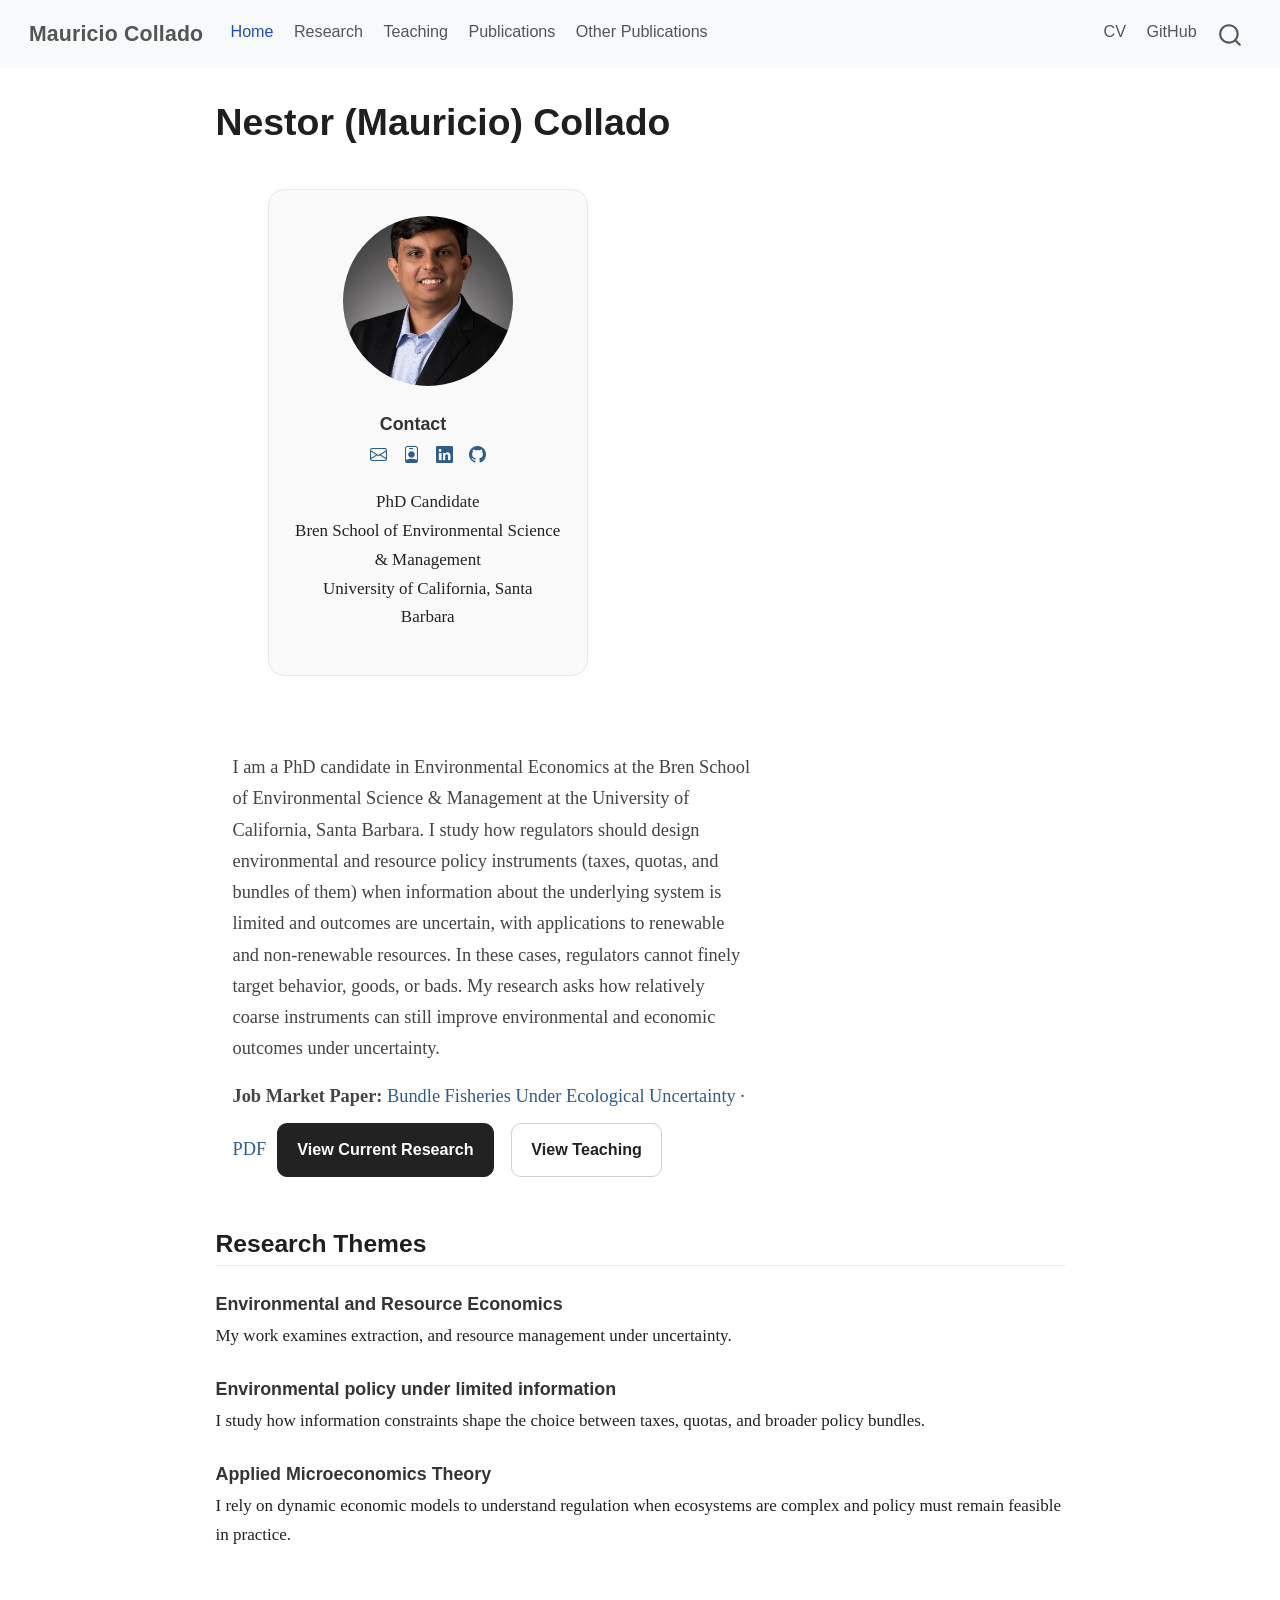
==== commit 58ca060e: "final version website" ====
--- a/docs/index.html
+++ b/docs/index.html
@@ -153,29 +153,27 @@
 University of California, Santa Barbara</p>
 </section>
 </div>
-</div><div class="column" style="width:70%;">
+</div><div class="column" style="width:65%;">
 <section id="nestor-mauricio-collado" class="level1 hero-left">
 
-<p>I am a PhD candidate in Environmental Economics at the Bren School of Environmental Science &amp; Management at the University of California, Santa Barbara.</p>
-<p>My research studies how regulators choose between prices, quantities, and bundled policy instruments when information is limited and ecosystems are complex. I work primarily in environmental and resource economics, with applications to fisheries, natural resources, and climate policy.</p>
-<p>Across these settings, I am interested in how policy design changes when regulators cannot finely target behavior, species, or emissions, and how relatively coarse instruments can still improve environmental and economic outcomes under uncertainty.</p>
+<p>I am a PhD candidate in Environmental Economics at the Bren School of Environmental Science &amp; Management at the University of California, Santa Barbara. I study how regulators should design environmental and resource policy instruments (taxes, quotas, and bundles of them) when information about the underlying system is limited and outcomes are uncertain, with applications to renewable and non-renewable resources. In these cases, regulators cannot finely target behavior, goods, or bads. My research asks how relatively coarse instruments can still improve environmental and economic outcomes under uncertainty.</p>
 <p><strong>Job Market Paper:</strong> <a href="./research.html">Bundle Fisheries Under Ecological Uncertainty</a> · <a href="files/Collado_JMP_Bundle_Fisheries.pdf">PDF</a> <a href="./research.html" class="btn-main">View Current Research</a> <a href="./teaching.html" class="btn-secondary">View Teaching</a></p>
 </section>
 </div>
 </div>
 <section id="research-themes" class="level2">
 <h2 class="anchored" data-anchor-id="research-themes">Research Themes</h2>
+<section id="environmental-and-resource-economics" class="level3">
+<h3 class="anchored" data-anchor-id="environmental-and-resource-economics">Environmental and Resource Economics</h3>
+<p>My work examines extraction, and resource management under uncertainty.</p>
+</section>
 <section id="environmental-policy-under-limited-information" class="level3">
 <h3 class="anchored" data-anchor-id="environmental-policy-under-limited-information">Environmental policy under limited information</h3>
 <p>I study how information constraints shape the choice between taxes, quotas, and broader policy bundles.</p>
 </section>
-<section id="fisheries-and-natural-resource-economics" class="level3">
-<h3 class="anchored" data-anchor-id="fisheries-and-natural-resource-economics">Fisheries and natural resource economics</h3>
-<p>My work examines multispecies fisheries, extraction, and resource management under uncertainty.</p>
-</section>
-<section id="dynamic-modeling-for-policy-design" class="level3">
-<h3 class="anchored" data-anchor-id="dynamic-modeling-for-policy-design">Dynamic modeling for policy design</h3>
-<p>I use dynamic economic models to understand regulation when ecosystems are complex and policy must remain feasible in practice.</p>
+<section id="applied-microeconomics-theory" class="level3">
+<h3 class="anchored" data-anchor-id="applied-microeconomics-theory">Applied Microeconomics Theory</h3>
+<p>I rely on dynamic economic models to understand regulation when ecosystems are complex and policy must remain feasible in practice.</p>
 
 
 </section>
--- a/docs/styles.css
+++ b/docs/styles.css
@@ -62,6 +62,8 @@
 main.content,
 #quarto-content {
   max-width: 900px;
+  margin-left: auto;
+  margin-right: auto;
 }
 
 /* ---------- Navbar ---------- */
@@ -309,6 +311,14 @@
 }
 
 @media (max-width: 768px) {
+  .columns {
+    flex-direction: column;
+  }
+
+  .columns .column {
+    width: 100% !important;
+  }
+
   .hero-left {
     padding: 1rem 0;
     text-align: center;
